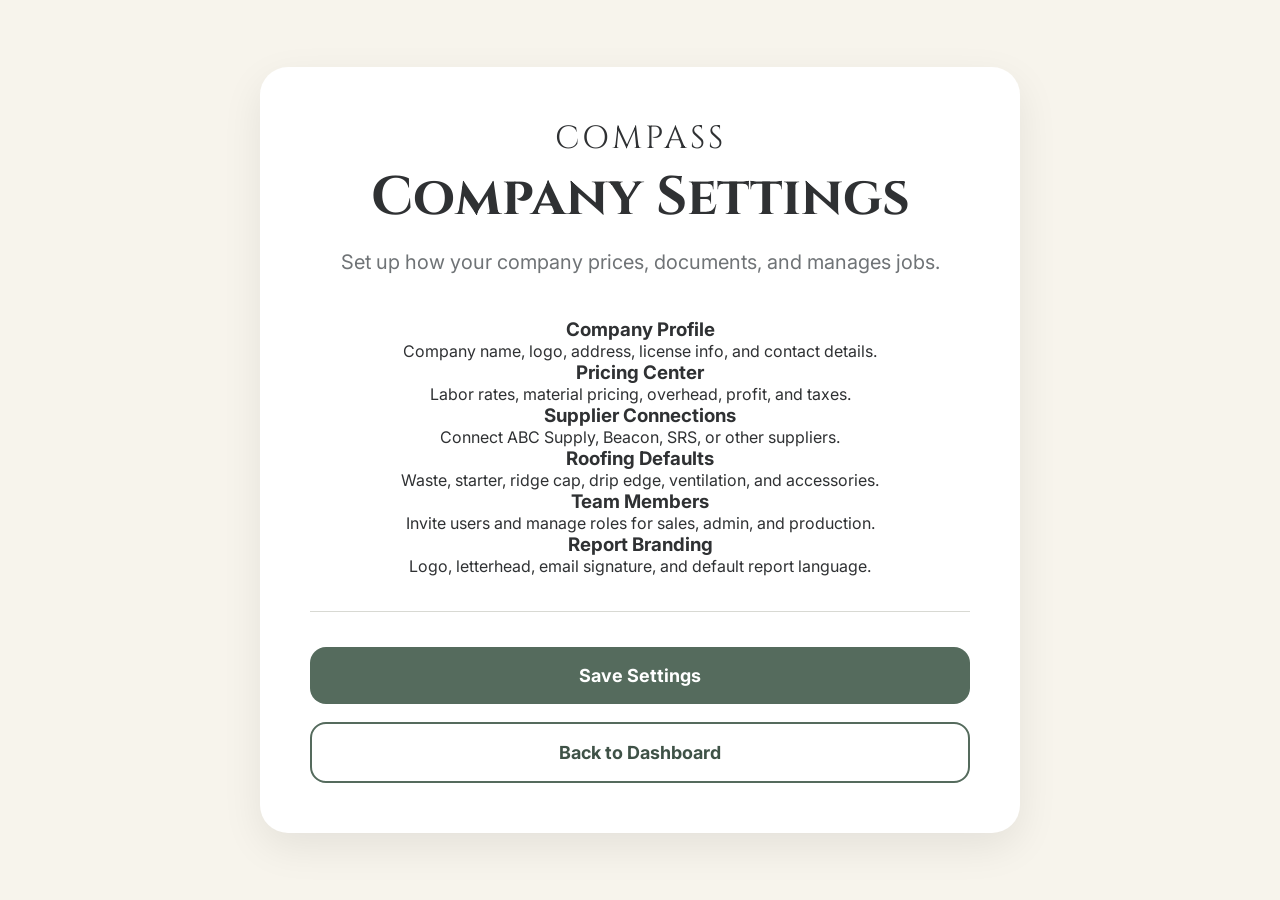
==== company-settings.html @ 050a90c4 "Add company settings HTML page" ====
<!DOCTYPE html>
<html lang="en">
<head>
<meta charset="UTF-8">
<meta name="viewport" content="width=device-width, initial-scale=1.0">
<title>Company Settings | Compass</title>
<link rel="stylesheet" href="style.css">
</head>

<body>

<div class="welcome-screen">
  <div class="welcome-card">

    <div class="brand-name">COMPASS</div>

    <h1>Company Settings</h1>

    <p class="subtitle">
      Set up how your company prices, documents, and manages jobs.
    </p>

    <div class="settings-grid">

      <a href="#" class="settings-card">
        <h3>Company Profile</h3>
        <p>Company name, logo, address, license info, and contact details.</p>
      </a>

      <a href="#" class="settings-card">
        <h3>Pricing Center</h3>
        <p>Labor rates, material pricing, overhead, profit, and taxes.</p>
      </a>

      <a href="#" class="settings-card">
        <h3>Supplier Connections</h3>
        <p>Connect ABC Supply, Beacon, SRS, or other suppliers.</p>
      </a>

      <a href="#" class="settings-card">
        <h3>Roofing Defaults</h3>
        <p>Waste, starter, ridge cap, drip edge, ventilation, and accessories.</p>
      </a>

      <a href="#" class="settings-card">
        <h3>Team Members</h3>
        <p>Invite users and manage roles for sales, admin, and production.</p>
      </a>

      <a href="#" class="settings-card">
        <h3>Report Branding</h3>
        <p>Logo, letterhead, email signature, and default report language.</p>
      </a>

    </div>

    <hr>

    <a href="dashboard.html" class="btn primary">
      Save Settings
    </a>

    <a href="dashboard.html" class="btn secondary">
      Back to Dashboard
    </a>

  </div>
</div>

</body>
</html>
---- style.css ----
/* ===========================
   KERSOG COMPASS DESIGN SYSTEM
   =========================== */

@import url('https://fonts.googleapis.com/css2?family=Cinzel:wght@500;700&family=Inter:wght@300;400;500;600;700&display=swap');

:root{

--green:#556B5D;
--green-dark:#3F5247;
--sage:#AAB8A2;

--cream:#F7F4EC;

--white:#FFFFFF;

--charcoal:#2F3133;

--gray:#6F7376;

--border:#D8D9D3;

--shadow:0 14px 40px rgba(0,0,0,.08);

--radius:18px;

}

*{

margin:0;

padding:0;

box-sizing:border-box;

}

body{

font-family:Inter,sans-serif;

background:var(--cream);

color:var(--charcoal);

}

a{

text-decoration:none;

color:inherit;

}

/* ------------------------ */

.welcome-screen{

min-height:100vh;

display:flex;

justify-content:center;

align-items:center;

padding:50px 20px;

}

.welcome-card{

background:white;

width:100%;

max-width:760px;

padding:50px;

border-radius:28px;

box-shadow:var(--shadow);

text-align:center;

}

/* ------------------------ */

.emblem{

width:90px;

margin-bottom:20px;

}

.brand-name{

font-family:Cinzel,serif;

font-size:32px;

letter-spacing:3px;

margin-bottom:8px;

}

.brand-line{

color:var(--gray);

margin-bottom:40px;

}

/* ------------------------ */

h1{

font-family:Cinzel,serif;

font-size:54px;

line-height:1.1;

margin-bottom:18px;

}

.subtitle{

font-size:20px;

line-height:1.6;

color:var(--gray);

margin-bottom:40px;

}

/* ------------------------ */

.form-card{

text-align:left;

margin-top:20px;

}

.form-card h2{

font-family:Cinzel,serif;

margin-top:35px;

margin-bottom:18px;

color:var(--green-dark);

font-size:28px;

}

input,
select{

width:100%;

padding:16px;

margin-bottom:18px;

border:1px solid var(--border);

border-radius:12px;

font-size:16px;

background:white;

transition:.2s;

}

input:focus,
select:focus{

outline:none;

border-color:var(--green);

box-shadow:0 0 0 4px rgba(85,107,93,.12);

}

/* ------------------------ */

.check{

display:flex;

align-items:center;

gap:12px;

margin:15px 0;

font-size:15px;

}

.check input{

width:18px;

height:18px;

margin:0;

}

/* ------------------------ */

.btn{

display:block;

width:100%;

padding:18px;

border-radius:16px;

text-align:center;

font-size:18px;

font-weight:700;

margin-top:18px;

transition:.25s;

cursor:pointer;

}

.primary{

background:var(--green);

color:white;

}

.primary:hover{

background:var(--green-dark);

}

.secondary{

background:white;

border:2px solid var(--green);

color:var(--green-dark);

}

.secondary:hover{

background:#EEF2EE;

}

/* ------------------------ */

hr{

border:none;

height:1px;

background:var(--border);

margin:35px 0;

}

/* ------------------------ */

@media(max-width:768px){

.welcome-card{

padding:30px;

}

h1{

font-size:38px;

}

.subtitle{

font-size:17px;

}

.form-card h2{

font-size:24px;

}

}



.status-grid{
    display:grid;
    grid-template-columns:repeat(2,1fr);
    gap:16px;
    margin:30px 0;
}

.status-box{
    background:#F7F4EC;
    border:1px solid var(--border);
    border-radius:16px;
    padding:22px;
    text-align:center;
    transition:.2s;
}

.status-box:hover{
    transform:translateY(-2px);
    box-shadow:var(--shadow);
}

.status-box strong{
    display:block;
    font-size:42px;
    color:var(--green-dark);
}

.status-box span{
    display:block;
    margin-top:6px;
    font-size:15px;
    color:var(--gray);
    font-weight:700;
}

.claim-card{
    background:#F7F4EC;
    border:1px solid var(--border);
    border-radius:16px;
    padding:20px;
    margin-bottom:16px;
}

.claim-card h3{
    color:var(--green-dark);
    margin-bottom:6px;
}

.claim-card p{
    color:var(--gray);
    margin-bottom:10px;
}

.mini-link{
    color:var(--green-dark);
    font-weight:700;
}

@media(max-width:768px){
    .status-grid{
        grid-template-columns:1fr;
    }
}
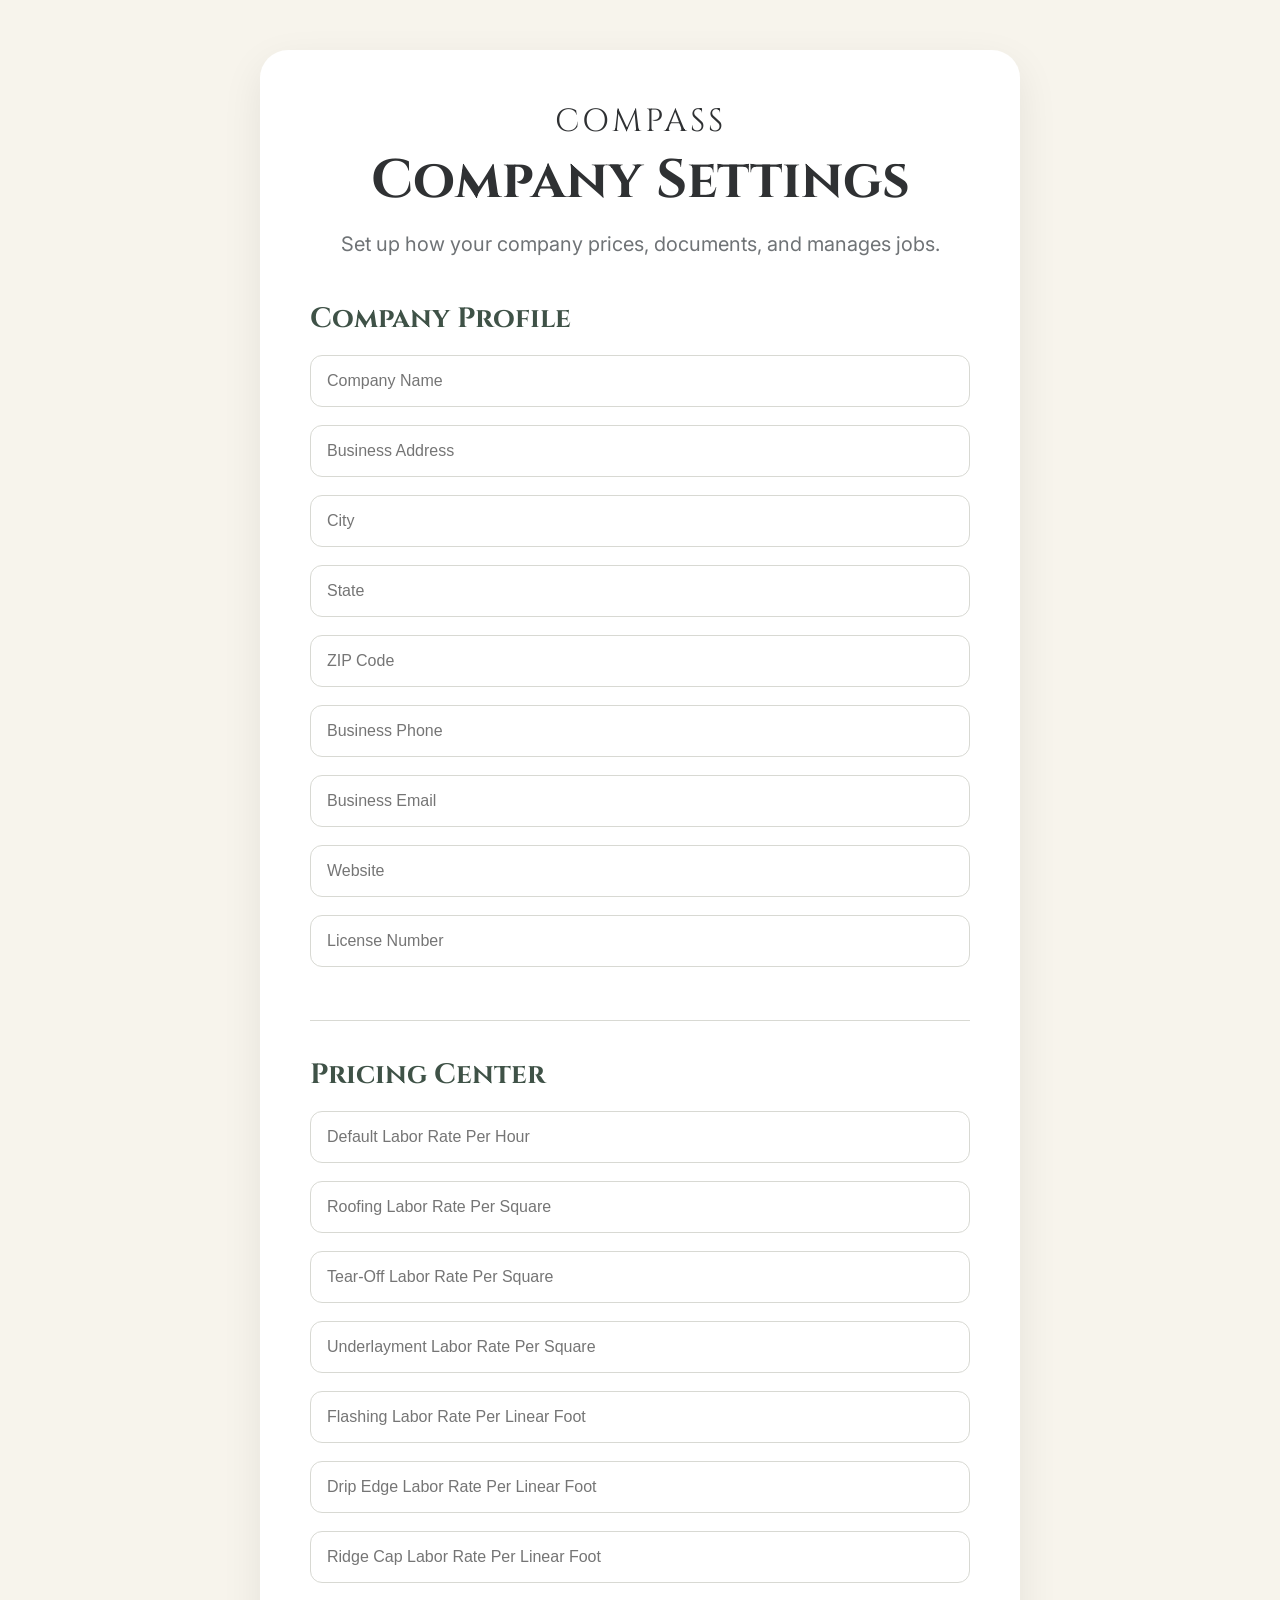
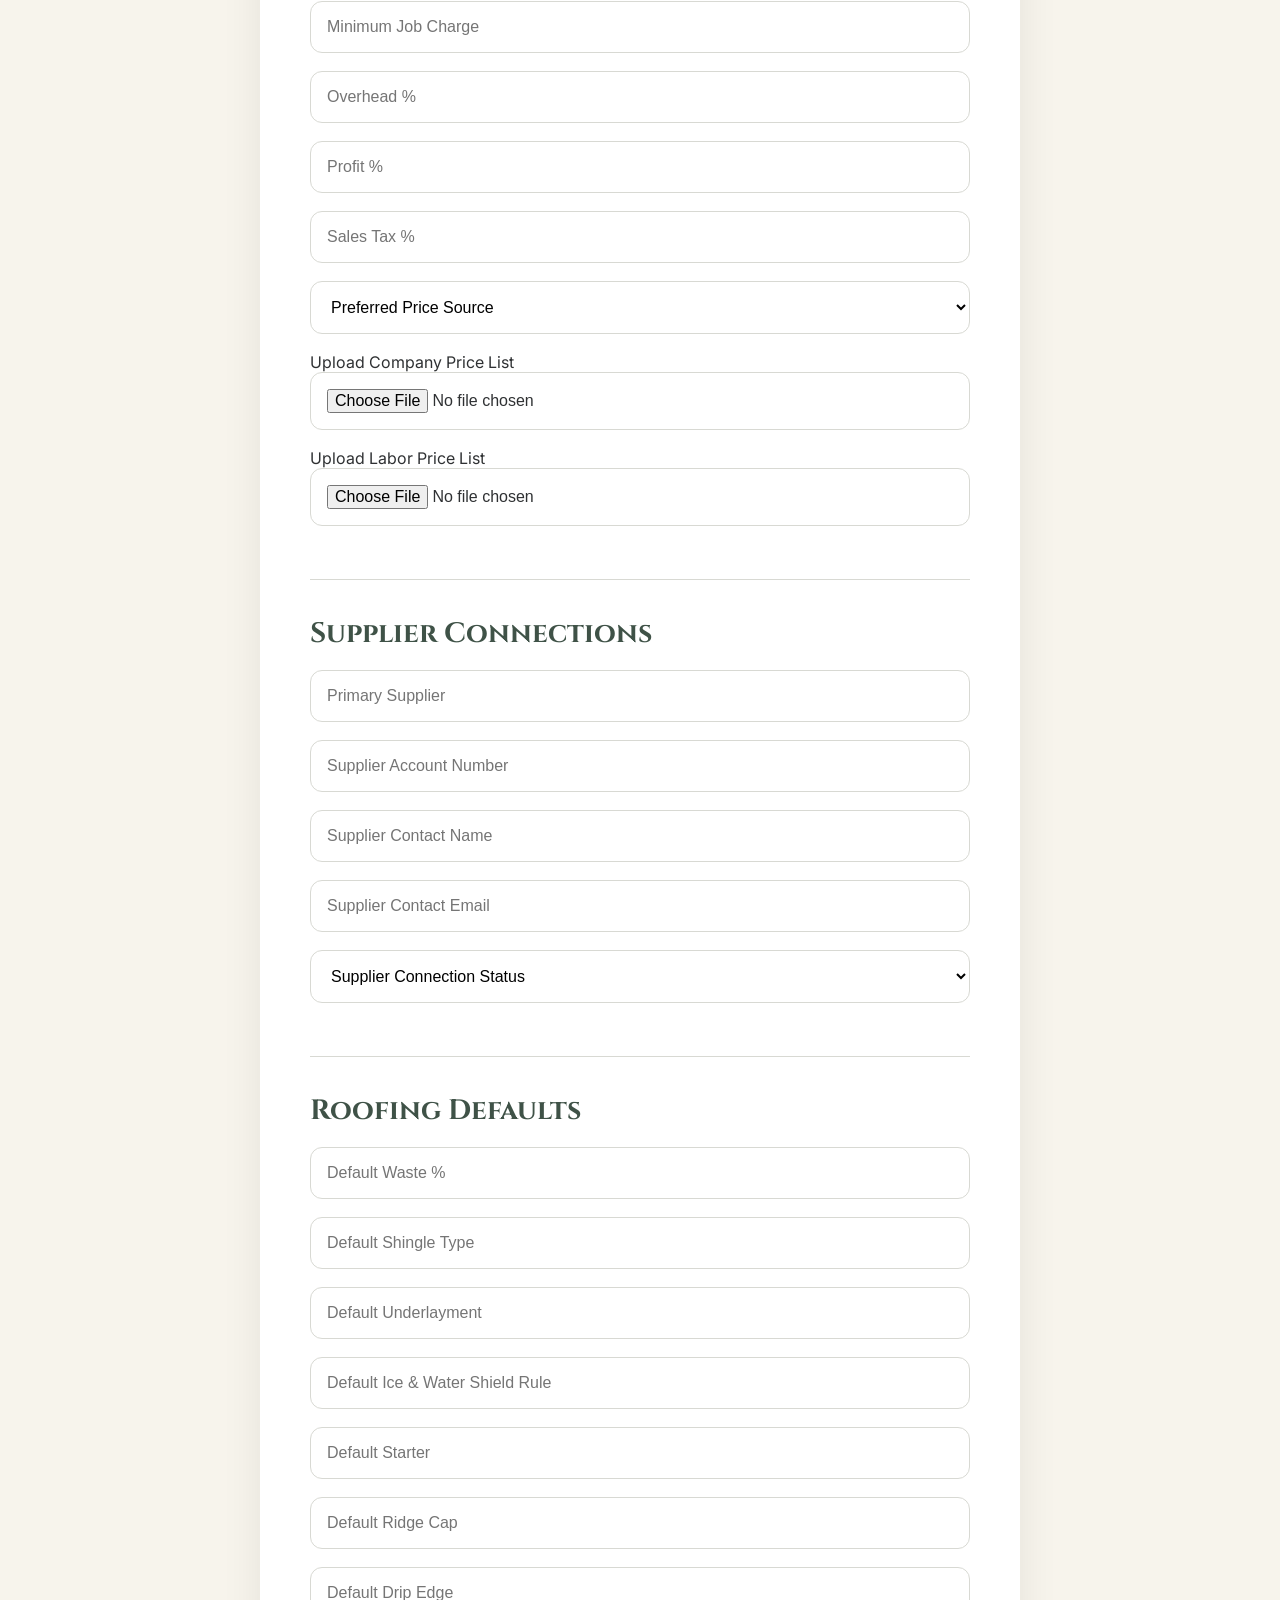
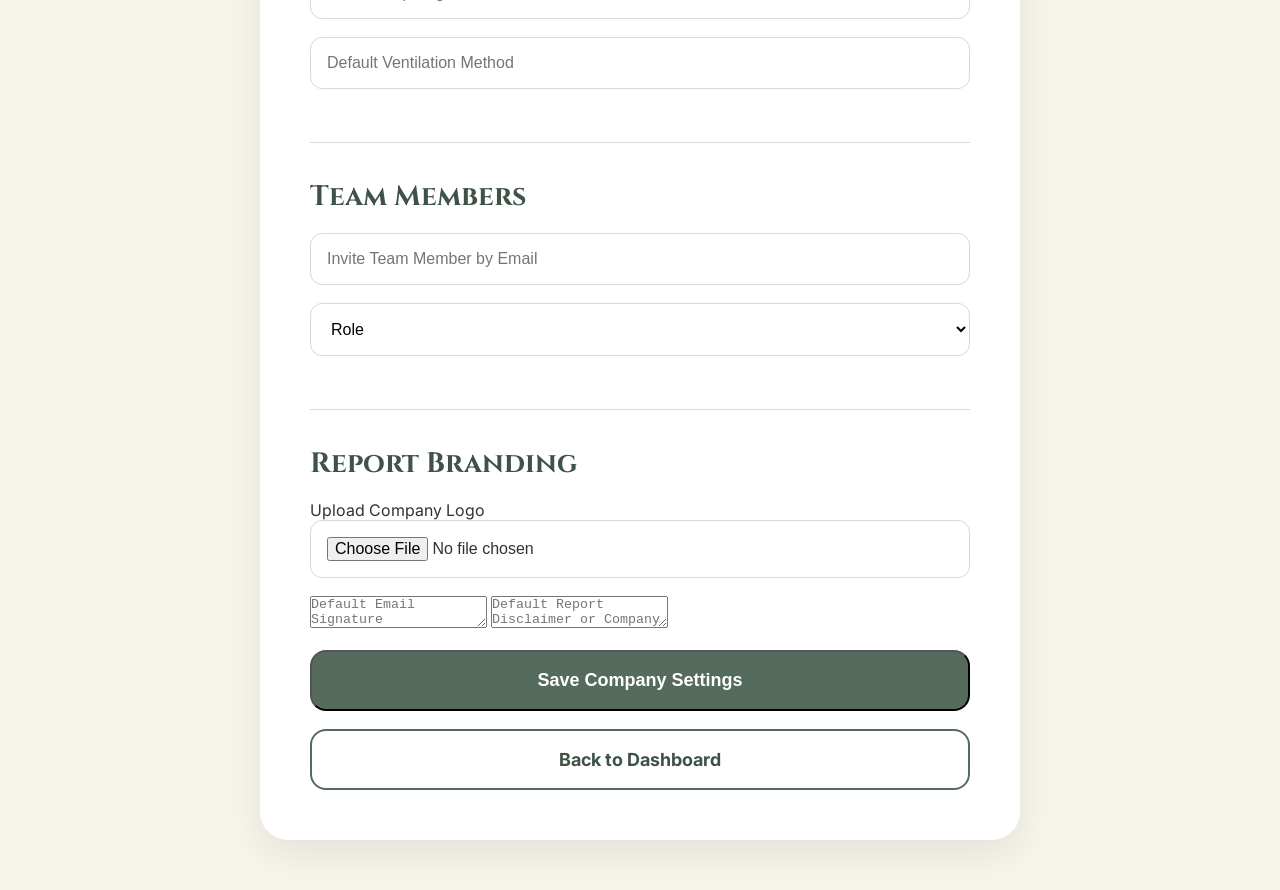
==== commit 3fb76336: "Revamp company settings layout and input fields" ====
--- a/company-settings.html
+++ b/company-settings.html
@@ -10,61 +10,127 @@
 <body>
 
 <div class="welcome-screen">
-  <div class="welcome-card">
+<div class="welcome-card">
 
-    <div class="brand-name">COMPASS</div>
+<div class="brand-name">COMPASS</div>
 
-    <h1>Company Settings</h1>
+<h1>Company Settings</h1>
 
-    <p class="subtitle">
-      Set up how your company prices, documents, and manages jobs.
-    </p>
+<p class="subtitle">
+Set up how your company prices, documents, and manages jobs.
+</p>
 
-    <div class="settings-grid">
+<form class="form-card">
 
-      <a href="#" class="settings-card">
-        <h3>Company Profile</h3>
-        <p>Company name, logo, address, license info, and contact details.</p>
-      </a>
+<h2>Company Profile</h2>
 
-      <a href="#" class="settings-card">
-        <h3>Pricing Center</h3>
-        <p>Labor rates, material pricing, overhead, profit, and taxes.</p>
-      </a>
+<input type="text" placeholder="Company Name">
+<input type="text" placeholder="Business Address">
+<input type="text" placeholder="City">
+<input type="text" placeholder="State">
+<input type="text" placeholder="ZIP Code">
+<input type="tel" placeholder="Business Phone">
+<input type="email" placeholder="Business Email">
+<input type="url" placeholder="Website">
+<input type="text" placeholder="License Number">
 
-      <a href="#" class="settings-card">
-        <h3>Supplier Connections</h3>
-        <p>Connect ABC Supply, Beacon, SRS, or other suppliers.</p>
-      </a>
+<hr>
 
-      <a href="#" class="settings-card">
-        <h3>Roofing Defaults</h3>
-        <p>Waste, starter, ridge cap, drip edge, ventilation, and accessories.</p>
-      </a>
+<h2>Pricing Center</h2>
 
-      <a href="#" class="settings-card">
-        <h3>Team Members</h3>
-        <p>Invite users and manage roles for sales, admin, and production.</p>
-      </a>
+<input type="number" placeholder="Default Labor Rate Per Hour">
+<input type="number" placeholder="Roofing Labor Rate Per Square">
+<input type="number" placeholder="Tear-Off Labor Rate Per Square">
+<input type="number" placeholder="Underlayment Labor Rate Per Square">
+<input type="number" placeholder="Flashing Labor Rate Per Linear Foot">
+<input type="number" placeholder="Drip Edge Labor Rate Per Linear Foot">
+<input type="number" placeholder="Ridge Cap Labor Rate Per Linear Foot">
+<input type="number" placeholder="Minimum Job Charge">
 
-      <a href="#" class="settings-card">
-        <h3>Report Branding</h3>
-        <p>Logo, letterhead, email signature, and default report language.</p>
-      </a>
+<input type="number" placeholder="Overhead %">
+<input type="number" placeholder="Profit %">
+<input type="number" placeholder="Sales Tax %">
 
-    </div>
+<select>
+<option>Preferred Price Source</option>
+<option>Use Company Price List</option>
+<option>Use Supplier Material Pricing + Company Labor</option>
+<option>Use RSMeans Pricing</option>
+<option>Use Custom Manual Pricing</option>
+</select>
 
-    <hr>
+<label class="upload-label">Upload Company Price List</label>
+<input type="file">
 
-    <a href="dashboard.html" class="btn primary">
-      Save Settings
-    </a>
+<label class="upload-label">Upload Labor Price List</label>
+<input type="file">
 
-    <a href="dashboard.html" class="btn secondary">
-      Back to Dashboard
-    </a>
+<hr>
 
-  </div>
+<h2>Supplier Connections</h2>
+
+<input type="text" placeholder="Primary Supplier">
+<input type="text" placeholder="Supplier Account Number">
+<input type="text" placeholder="Supplier Contact Name">
+<input type="email" placeholder="Supplier Contact Email">
+
+<select>
+<option>Supplier Connection Status</option>
+<option>Not Connected</option>
+<option>Request Connection</option>
+<option>Connected</option>
+</select>
+
+<hr>
+
+<h2>Roofing Defaults</h2>
+
+<input type="number" placeholder="Default Waste %">
+<input type="text" placeholder="Default Shingle Type">
+<input type="text" placeholder="Default Underlayment">
+<input type="text" placeholder="Default Ice & Water Shield Rule">
+<input type="text" placeholder="Default Starter">
+<input type="text" placeholder="Default Ridge Cap">
+<input type="text" placeholder="Default Drip Edge">
+<input type="text" placeholder="Default Ventilation Method">
+
+<hr>
+
+<h2>Team Members</h2>
+
+<input type="email" placeholder="Invite Team Member by Email">
+
+<select>
+<option>Role</option>
+<option>Owner</option>
+<option>Admin</option>
+<option>Sales Representative</option>
+<option>Project Manager</option>
+<option>Estimator</option>
+<option>Production</option>
+</select>
+
+<hr>
+
+<h2>Report Branding</h2>
+
+<label class="upload-label">Upload Company Logo</label>
+<input type="file">
+
+<textarea placeholder="Default Email Signature"></textarea>
+<textarea placeholder="Default Report Disclaimer or Company Notes"></textarea>
+
+<button type="button" class="btn primary">
+Save Company Settings
+</button>
+
+<a href="dashboard.html" class="btn secondary">
+Back to Dashboard
+</a>
+
+</form>
+
+</div>
 </div>
 
 </body>
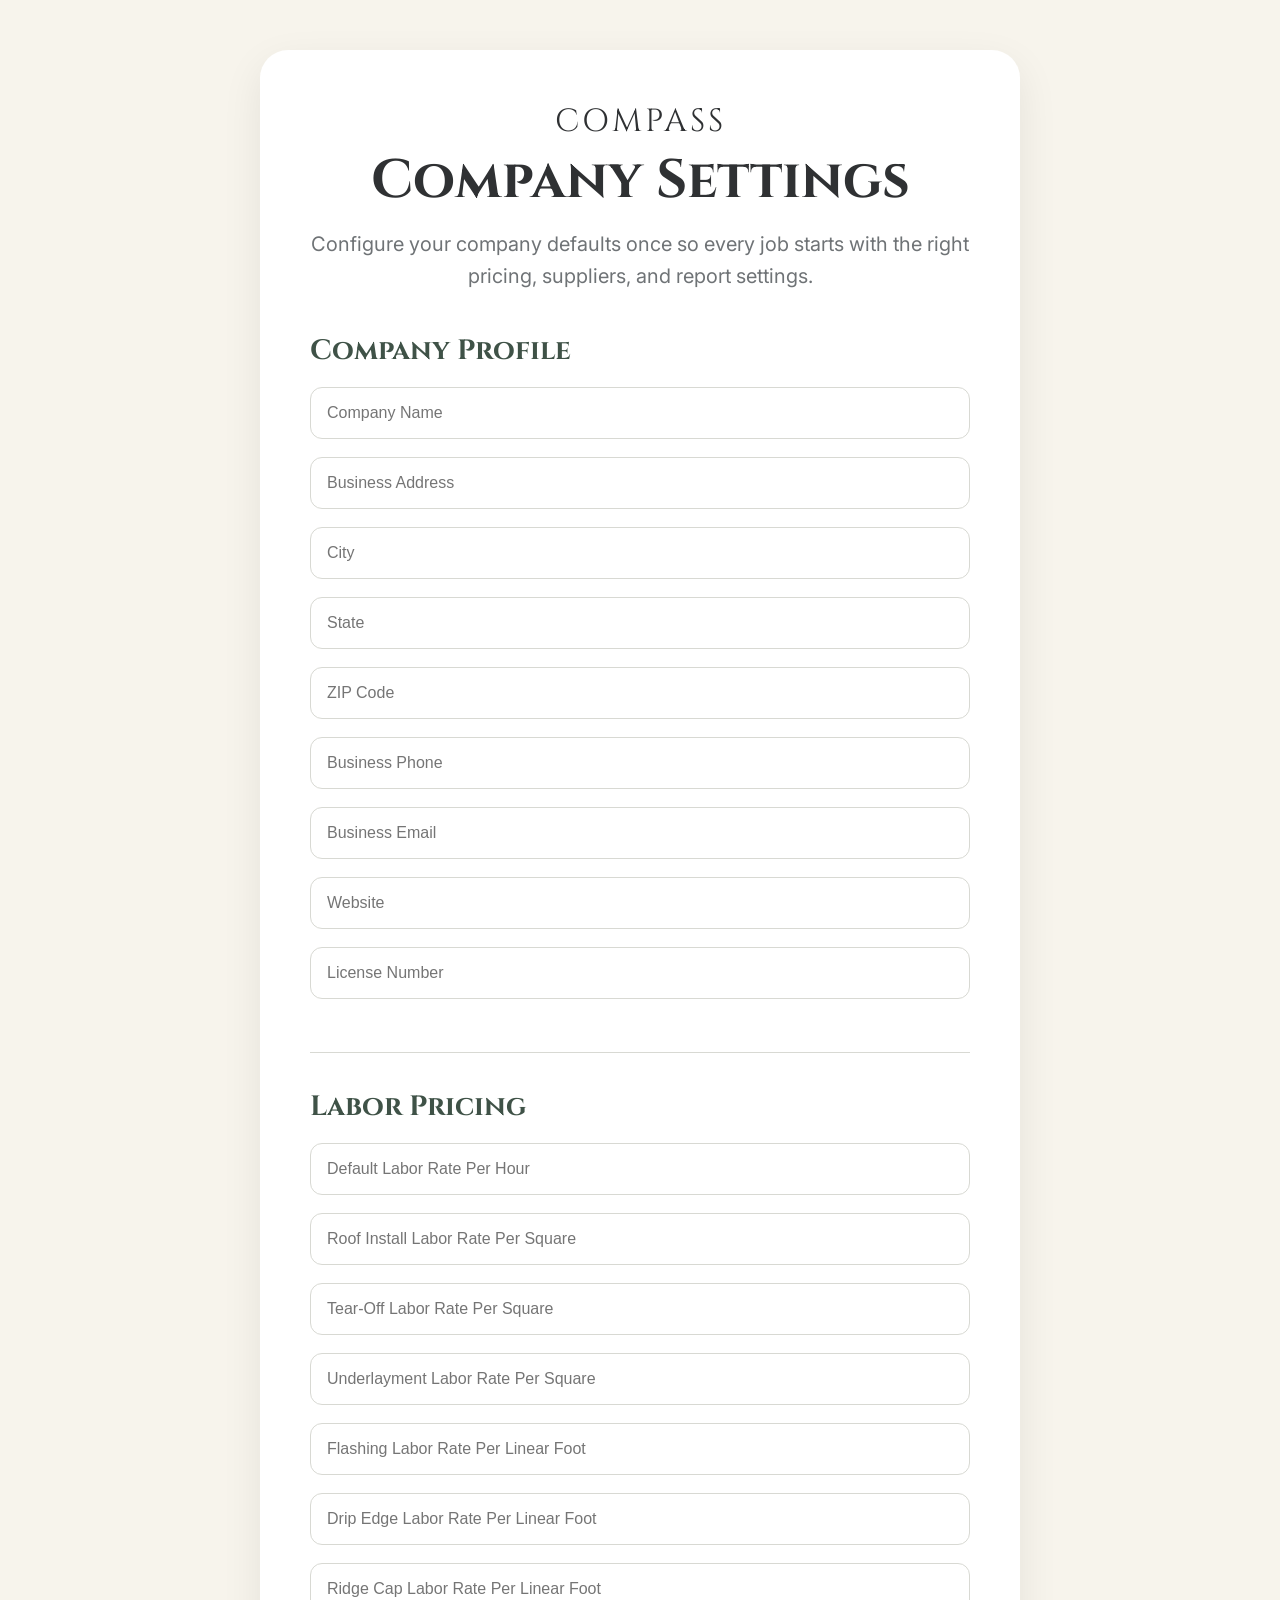
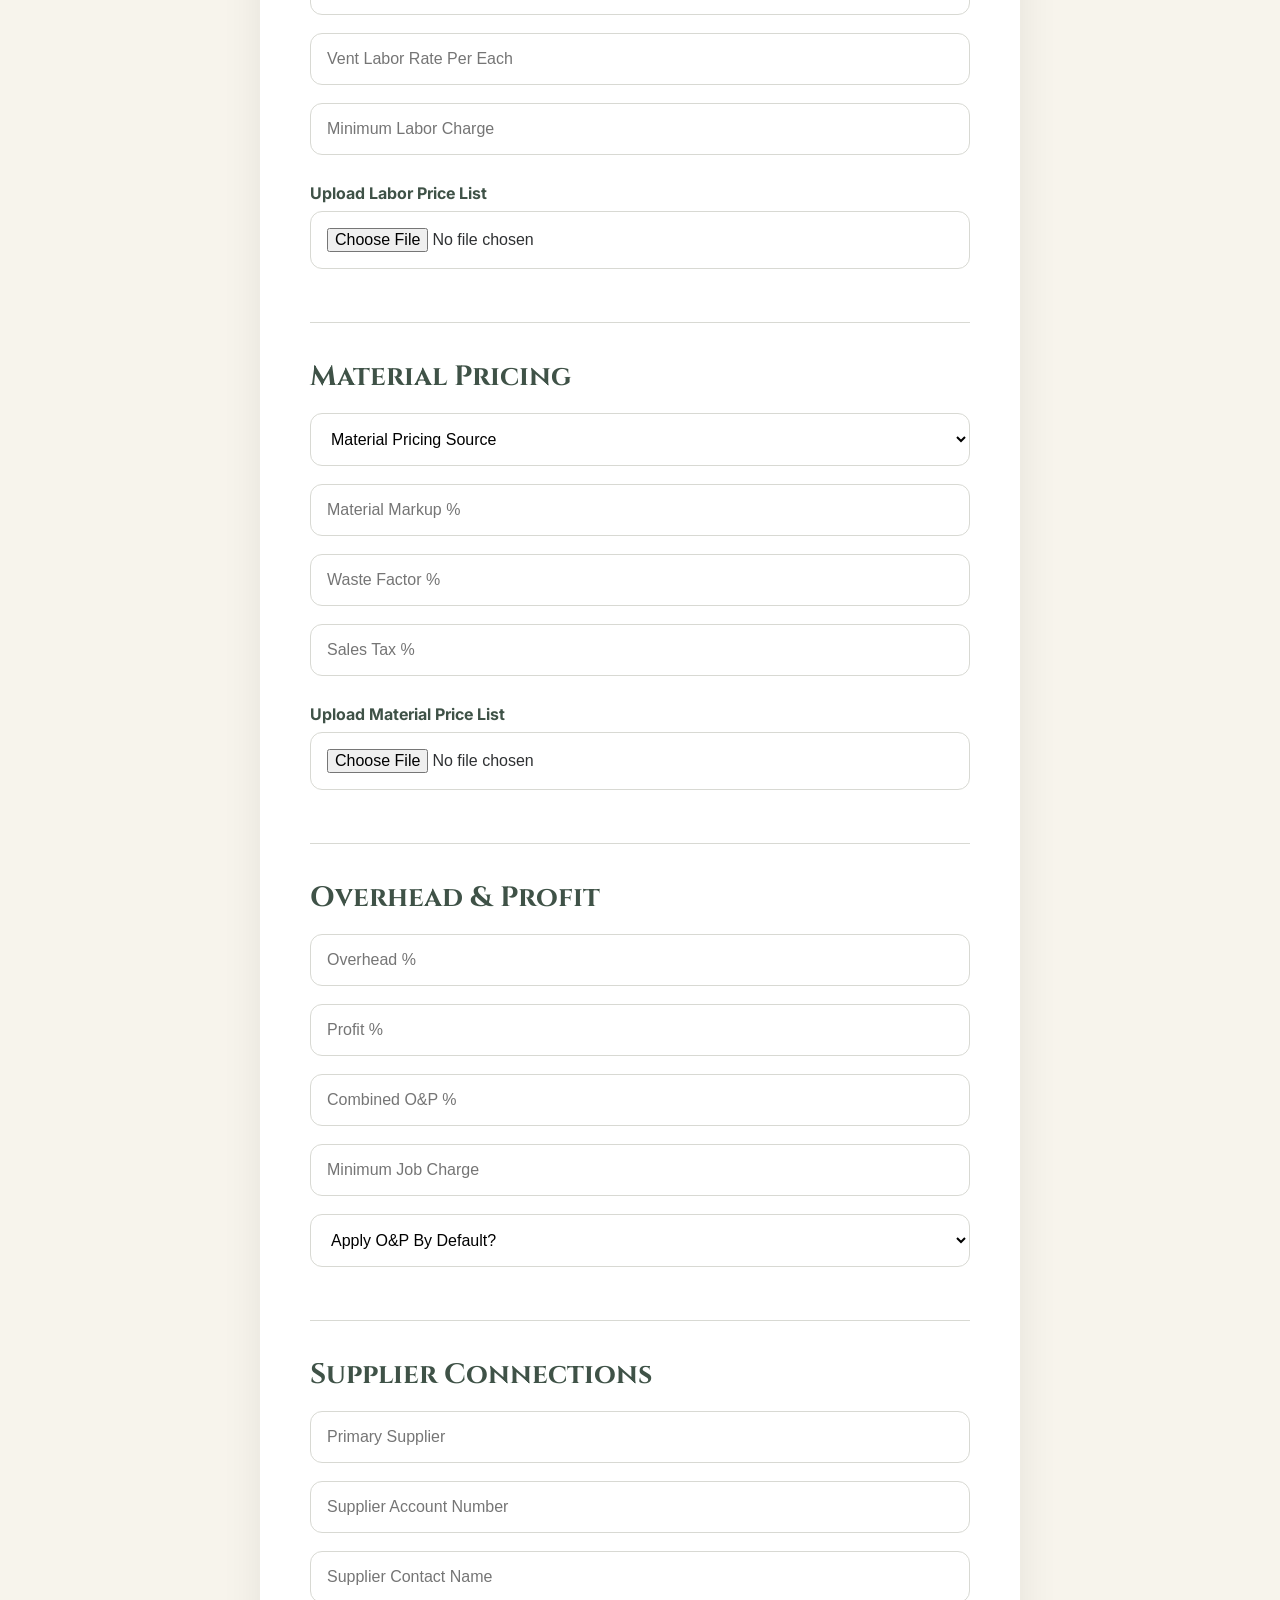
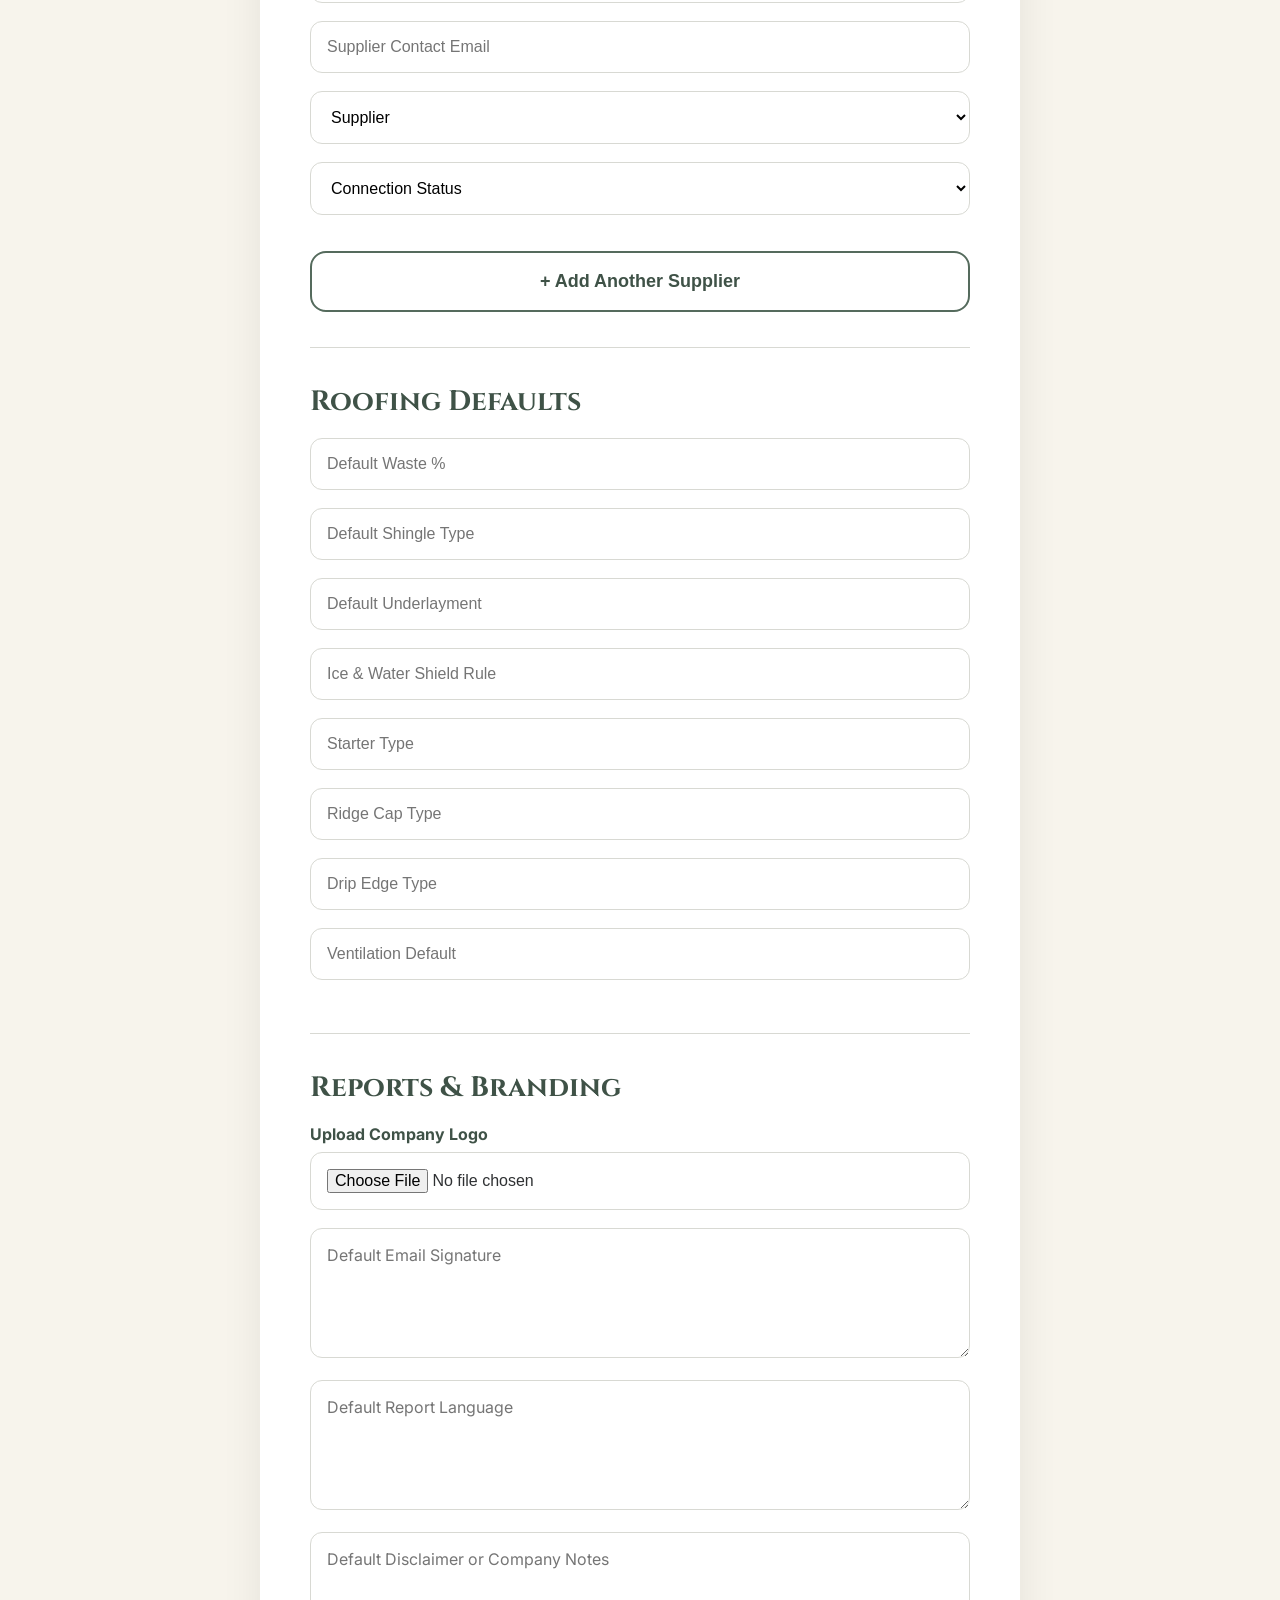
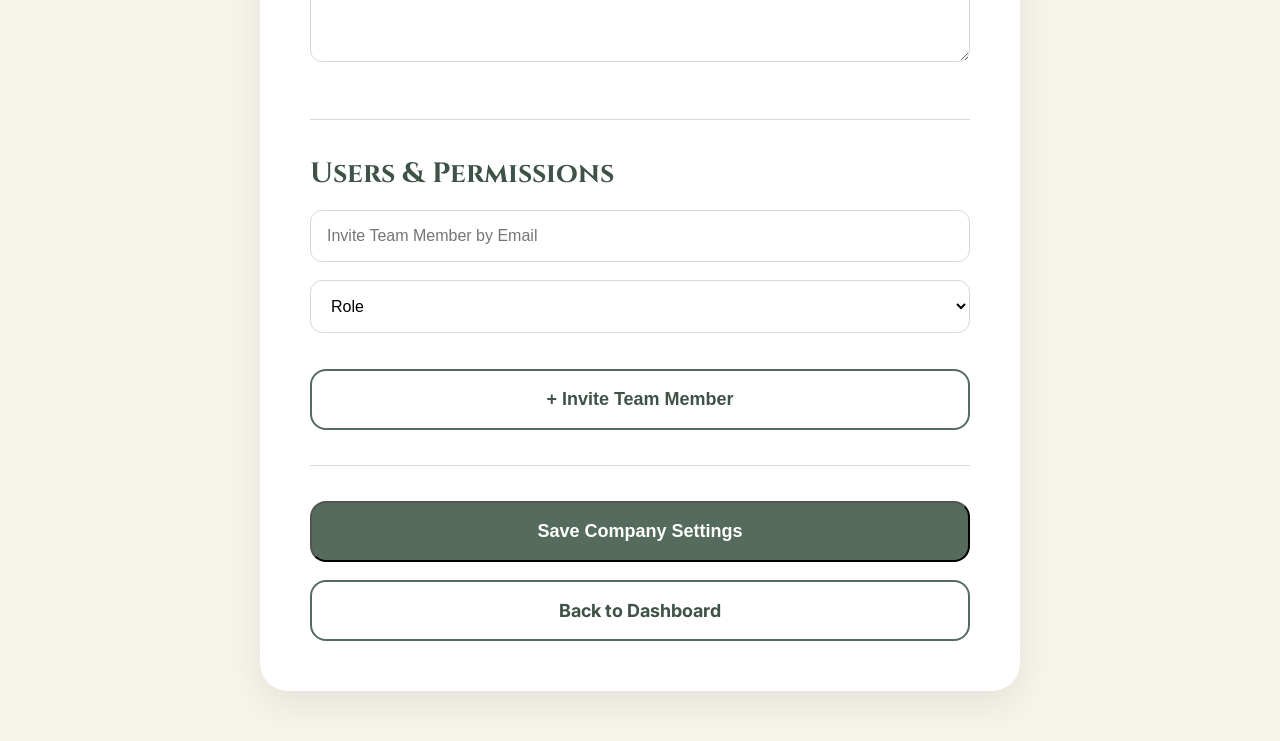
==== commit 333063ec: "Enhance company settings form with new fields Updated company settings form to include additional la" ====
--- a/company-settings.html
+++ b/company-settings.html
@@ -17,7 +17,7 @@
 <h1>Company Settings</h1>
 
 <p class="subtitle">
-Set up how your company prices, documents, and manages jobs.
+Configure your company defaults once so every job starts with the right pricing, suppliers, and report settings.
 </p>
 
 <form class="form-card">
@@ -36,34 +36,55 @@
 
 <hr>
 
-<h2>Pricing Center</h2>
+<h2>Labor Pricing</h2>
 
 <input type="number" placeholder="Default Labor Rate Per Hour">
-<input type="number" placeholder="Roofing Labor Rate Per Square">
+<input type="number" placeholder="Roof Install Labor Rate Per Square">
 <input type="number" placeholder="Tear-Off Labor Rate Per Square">
 <input type="number" placeholder="Underlayment Labor Rate Per Square">
 <input type="number" placeholder="Flashing Labor Rate Per Linear Foot">
 <input type="number" placeholder="Drip Edge Labor Rate Per Linear Foot">
 <input type="number" placeholder="Ridge Cap Labor Rate Per Linear Foot">
-<input type="number" placeholder="Minimum Job Charge">
+<input type="number" placeholder="Vent Labor Rate Per Each">
+<input type="number" placeholder="Minimum Labor Charge">
+
+<label class="upload-label">Upload Labor Price List</label>
+<input type="file">
+
+<hr>
+
+<h2>Material Pricing</h2>
+
+<select>
+<option>Material Pricing Source</option>
+<option>Use Company Material Price List</option>
+<option>Use Supplier Material Pricing</option>
+<option>Use RSMeans Pricing</option>
+<option>Manual Pricing Only</option>
+</select>
+
+<input type="number" placeholder="Material Markup %">
+<input type="number" placeholder="Waste Factor %">
+<input type="number" placeholder="Sales Tax %">
+
+<label class="upload-label">Upload Material Price List</label>
+<input type="file">
+
+<hr>
+
+<h2>Overhead & Profit</h2>
 
 <input type="number" placeholder="Overhead %">
 <input type="number" placeholder="Profit %">
-<input type="number" placeholder="Sales Tax %">
+<input type="number" placeholder="Combined O&P %">
+<input type="number" placeholder="Minimum Job Charge">
 
 <select>
-<option>Preferred Price Source</option>
-<option>Use Company Price List</option>
-<option>Use Supplier Material Pricing + Company Labor</option>
-<option>Use RSMeans Pricing</option>
-<option>Use Custom Manual Pricing</option>
+<option>Apply O&P By Default?</option>
+<option>Yes</option>
+<option>No</option>
+<option>Ask Per Job</option>
 </select>
-
-<label class="upload-label">Upload Company Price List</label>
-<input type="file">
-
-<label class="upload-label">Upload Labor Price List</label>
-<input type="file">
 
 <hr>
 
@@ -75,11 +96,24 @@
 <input type="email" placeholder="Supplier Contact Email">
 
 <select>
-<option>Supplier Connection Status</option>
+<option>Supplier</option>
+<option>ABC Supply</option>
+<option>Beacon</option>
+<option>SRS Distribution</option>
+<option>Local Supplier</option>
+<option>Other</option>
+</select>
+
+<select>
+<option>Connection Status</option>
 <option>Not Connected</option>
 <option>Request Connection</option>
 <option>Connected</option>
 </select>
+
+<button type="button" class="btn secondary">
++ Add Another Supplier
+</button>
 
 <hr>
 
@@ -88,15 +122,26 @@
 <input type="number" placeholder="Default Waste %">
 <input type="text" placeholder="Default Shingle Type">
 <input type="text" placeholder="Default Underlayment">
-<input type="text" placeholder="Default Ice & Water Shield Rule">
-<input type="text" placeholder="Default Starter">
-<input type="text" placeholder="Default Ridge Cap">
-<input type="text" placeholder="Default Drip Edge">
-<input type="text" placeholder="Default Ventilation Method">
+<input type="text" placeholder="Ice & Water Shield Rule">
+<input type="text" placeholder="Starter Type">
+<input type="text" placeholder="Ridge Cap Type">
+<input type="text" placeholder="Drip Edge Type">
+<input type="text" placeholder="Ventilation Default">
 
 <hr>
 
-<h2>Team Members</h2>
+<h2>Reports & Branding</h2>
+
+<label class="upload-label">Upload Company Logo</label>
+<input type="file">
+
+<textarea placeholder="Default Email Signature"></textarea>
+<textarea placeholder="Default Report Language"></textarea>
+<textarea placeholder="Default Disclaimer or Company Notes"></textarea>
+
+<hr>
+
+<h2>Users & Permissions</h2>
 
 <input type="email" placeholder="Invite Team Member by Email">
 
@@ -110,15 +155,11 @@
 <option>Production</option>
 </select>
 
+<button type="button" class="btn secondary">
++ Invite Team Member
+</button>
+
 <hr>
-
-<h2>Report Branding</h2>
-
-<label class="upload-label">Upload Company Logo</label>
-<input type="file">
-
-<textarea placeholder="Default Email Signature"></textarea>
-<textarea placeholder="Default Report Disclaimer or Company Notes"></textarea>
 
 <button type="button" class="btn primary">
 Save Company Settings
--- a/style.css
+++ b/style.css
@@ -391,3 +391,29 @@
         grid-template-columns:1fr;
     }
 }
+
+
+.upload-label{
+    display:block;
+    font-weight:700;
+    color:var(--green-dark);
+    margin:10px 0 8px;
+}
+
+textarea{
+    width:100%;
+    min-height:130px;
+    padding:16px;
+    margin-bottom:18px;
+    border:1px solid var(--border);
+    border-radius:12px;
+    font-size:16px;
+    font-family:Inter,sans-serif;
+    resize:vertical;
+}
+
+textarea:focus{
+    outline:none;
+    border-color:var(--green);
+    box-shadow:0 0 0 4px rgba(85,107,93,.12);
+}
